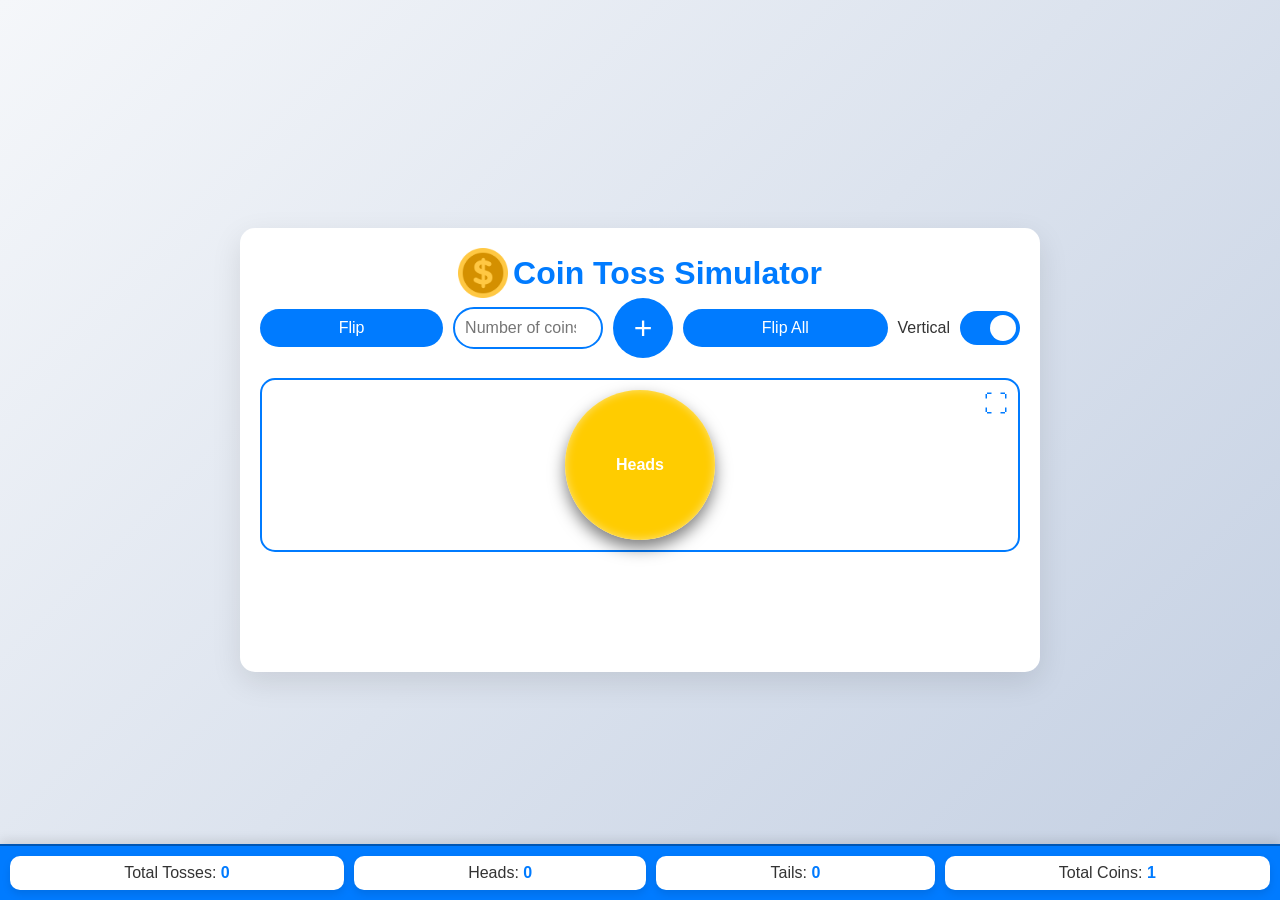
==== index.html @ e833c55b "Initialised repo" ====
<!DOCTYPE html>
<html lang="en">

<head>
    <meta charset="UTF-8">
    <meta name="viewport" content="width=device-width, initial-scale=1.0">
    <title>Coin Toss Website</title>
    <link rel="stylesheet" href="styles.css">
    <link rel="icon" type="image/png" href="./images/coin-flipping.png">
</head>

<body>
    <div class="container">
        <div class="h1-wrapper">
            <img src="./images/coin.png" alt="Coin Flipper" class="coin-img">
            <h1> Coin Toss Simulator</h1>
        </div>
        <div class="controls">
            <button id="tossButton" class="btn">Flip</button>
            <input type="number" id="coinCount" placeholder="Number of coins" min="1" class="input">
            <button id="addCoinsButton" class="btn">+</button>
            <button id="tossAllButton" class="btn"> Flip All</button>
            <div class="switch-container">
                <span>Vertical</span>
                <label class="switch">
                    <input type="checkbox" id="tossStyleToggle" title="vertical spin" checked>
                    <span class="slider"></span>
                </label>
            </div>
        </div>
        <div class="coin-container" id="coinContainer">
            <div class="full-screen-icon" id="fullScreenIcon">⛶</div>
            <div class="exit-full-screen-icon" id="exitFullScreenIcon">✖</div>
            <audio src="./Sounds/coin-flip-shimmer.mp3" id="flip"></audio>
            <audio src="./Sounds/coin-spinning.mp3" id="spin"></audio>
            <!-- Coins will be added here dynamically -->
        </div>
        <div class="stats">
            <div class="stat-box">
                <p>Total Tosses: <span id="totalTossCount">0</span></p>
            </div>
            <div class="stat-box">
                <p>Heads: <span id="headsCount">0</span></p>
            </div>
            <div class="stat-box">
                <p>Tails: <span id="tailsCount">0</span></p>
            </div>
            <div class="stat-box">
                <p>Total Coins: <span id="totalCoinsCount">1</span></p>
            </div>
        </div>
    </div>
    <script src="script.js"></script>
</body>

</html>
---- styles.css ----
* {
  margin: 0;
  padding: 0;
  box-sizing: border-box;
}

body {
  width: 100vw;
  height: 100vh;
  font-family: "Poppins", Arial, sans-serif;
  background: linear-gradient(135deg, #f5f7fa, #c3cfe2);
  animation: backgroundAnimation 10s infinite alternate;
  display: flex;
  justify-content: center;
  align-items: center;
  min-height: 100vh;
  color: #333;
}

@keyframes backgroundAnimation {
  0% {
    background: linear-gradient(135deg, #f5f7fa, #c3cfe2);
  }
  100% {
    background: linear-gradient(135deg, #c3cfe2, #f5f7fa);
  }
}

.container {
  text-align: center;
  background: white;
  padding: 20px;
  border-radius: 15px;
  box-shadow: 0 10px 30px rgba(0, 0, 0, 0.1);
  max-width: 800px;
  width: 90%;
  position: relative;
  padding-bottom: 120px;
}
.h1-wrapper {
  display: flex;
  justify-content: center;
  align-items: center;
  gap: 5px;
}
h1 {
  font-size: 2rem;
  color: #007bff;
}
.coin-img {
  width: 50px;
  height: 50px;
  display: inline-block;
}
.controls {
  display: flex;
  flex-wrap: wrap;
  gap: 10px;
  align-items: center;
  justify-content: center;
  margin-bottom: 20px;
}

.btn {
  padding: 10px 20px;
  border: none;
  border-radius: 25px;
  background-color: #007bff;
  color: white;
  font-size: 1rem;
  cursor: pointer;
  transition: background-color 0.3s ease;
  flex: 1 1 auto;
}

.btn:hover {
  background-color: #0056b3;
}
#addCoinsButton {
  width: 30px;
  max-width: 30px;
  height: 60px;
  max-width: 60px;
  border-radius: 50%;
  font-size: 2rem;
  padding: 0;
}
.input {
  padding: 10px;
  border: 2px solid #007bff;
  border-radius: 25px;
  font-size: 1rem;
  width: 100%;
  max-width: 150px;
  text-align: center;
}

.switch-container {
  display: flex;
  align-items: center;
  gap: 10px;
  flex-wrap: wrap;
}

.switch {
  position: relative;
  display: inline-block;
  width: 60px;
  height: 34px;
}

.switch input {
  opacity: 0;
  width: 0;
  height: 0;
}

.slider {
  position: absolute;
  cursor: pointer;
  top: 0;
  left: 0;
  right: 0;
  bottom: 0;
  background-color: #ccc;
  transition: 0.4s;
  border-radius: 34px;
}

.slider:before {
  position: absolute;
  content: "";
  height: 26px;
  width: 26px;
  left: 4px;
  bottom: 4px;
  background-color: white;
  transition: 0.4s;
  border-radius: 50%;
}

input:checked + .slider {
  background-color: #007bff;
}

input:checked + .slider:before {
  transform: translateX(26px);
}

.coin-container {
  display: flex;
  flex-wrap: wrap;
  gap: 15px;
  justify-content: center;
  max-height: 400px;
  overflow-y: auto;
  padding: 10px;
  border: 2px solid #007bff;
  border-radius: 15px;
  position: relative;
  overflow: visible;
}

.full-screen-icon,
.exit-full-screen-icon {
  position: absolute;
  top: 10px;
  right: 10px;
  font-size: 24px;
  cursor: pointer;
  color: #007bff;
  z-index: 1000;
  transition: color 0.3s ease;
}

.full-screen-icon:hover,
.exit-full-screen-icon:hover {
  color: #0056b3;
}

.exit-full-screen-icon {
  display: none;
}

/* Full-screen mode styles */
.coin-container.full-screen {
  position: fixed;
  top: 0;
  left: 0;
  width: 100%;
  height: 110svh;
  background: black;
  z-index: 9999;
  border-radius: 0;
  border: none;
  padding: 20px;
  max-height: none;
  overflow-y: auto;
  display: flex;
  align-items: center;
  justify-content: center;
}

.coin-container.full-screen .full-screen-icon {
  display: none;
}

.coin-container.full-screen .exit-full-screen-icon {
  display: block;
  color: white;
}

.coin-container.full-screen .coin {
  z-index: 10000;
}

.coin {
  width: 150px;
  height: 150px;
  position: relative;
  transform-style: preserve-3d;
  cursor: grab;
  border-radius: 50%;
  box-shadow: 0 8px 16px rgba(0, 0, 0, 0.5);
  z-index: 1;
  animation-timing-function: cubic-bezier(0.4, 0.2, 0.2, 1);
}

.coin .side {
  width: 100%;
  height: 100%;
  position: absolute;
  backface-visibility: hidden;
  border-radius: 50%;
  display: flex;
  justify-content: center;
  align-items: center;
  font-size: 16px;
  font-weight: bold;
  color: white;
  box-shadow: inset 0 0 10px rgba(255, 255, 255, 0.5);
}

.coin .heads {
  background-color: #ffcc00;
  transform: rotateY(0deg);
}

.coin .tails {
  background-color: #333;
  transform: rotateY(180deg);
}

@keyframes spin {
  0% {
    transform: rotateX(0deg);
  }
  100% {
    transform: rotateX(5400deg);
  }
}

@keyframes toss {
  0% {
    transform: translateY(0) rotateX(0deg);
  }
  50% {
    transform: translateY(-300px) rotateX(900deg);
  }
  100% {
    transform: translateY(0) rotateX(1800deg);
  }
}

.stats {
  position: fixed;
  bottom: 0;
  left: 0;
  right: 0;
  background: #007bff;
  padding: 10px;
  display: flex;
  justify-content: center;
  gap: 10px;
  border-top: 2px solid #0056b3;
  box-shadow: 0 -4px 10px rgba(0, 0, 0, 0.1);
  z-index: 999;
  flex-wrap: wrap;
}

.stat-box {
  background: white;
  padding: 8px 16px;
  border-radius: 10px;
  box-shadow: 0 4px 8px rgba(0, 0, 0, 0.1);
  text-align: center;
  flex: 1 1 auto;
}

.stat-box p {
  margin: 0;
  font-size: 1rem;
  color: #333;
}

.stat-box span {
  font-weight: bold;
  color: #007bff;
}

@media (max-width: 768px) {
  h1 {
    font-size: 1.5rem;
  }

  .input {
    font-size: 0.9rem;
    max-width: 100%;
  }

  .stats {
    padding: 8px;
  }

  .stat-box {
    padding: 6px 12px;
  }

  .stat-box p {
    font-size: 0.9rem;
  }
}
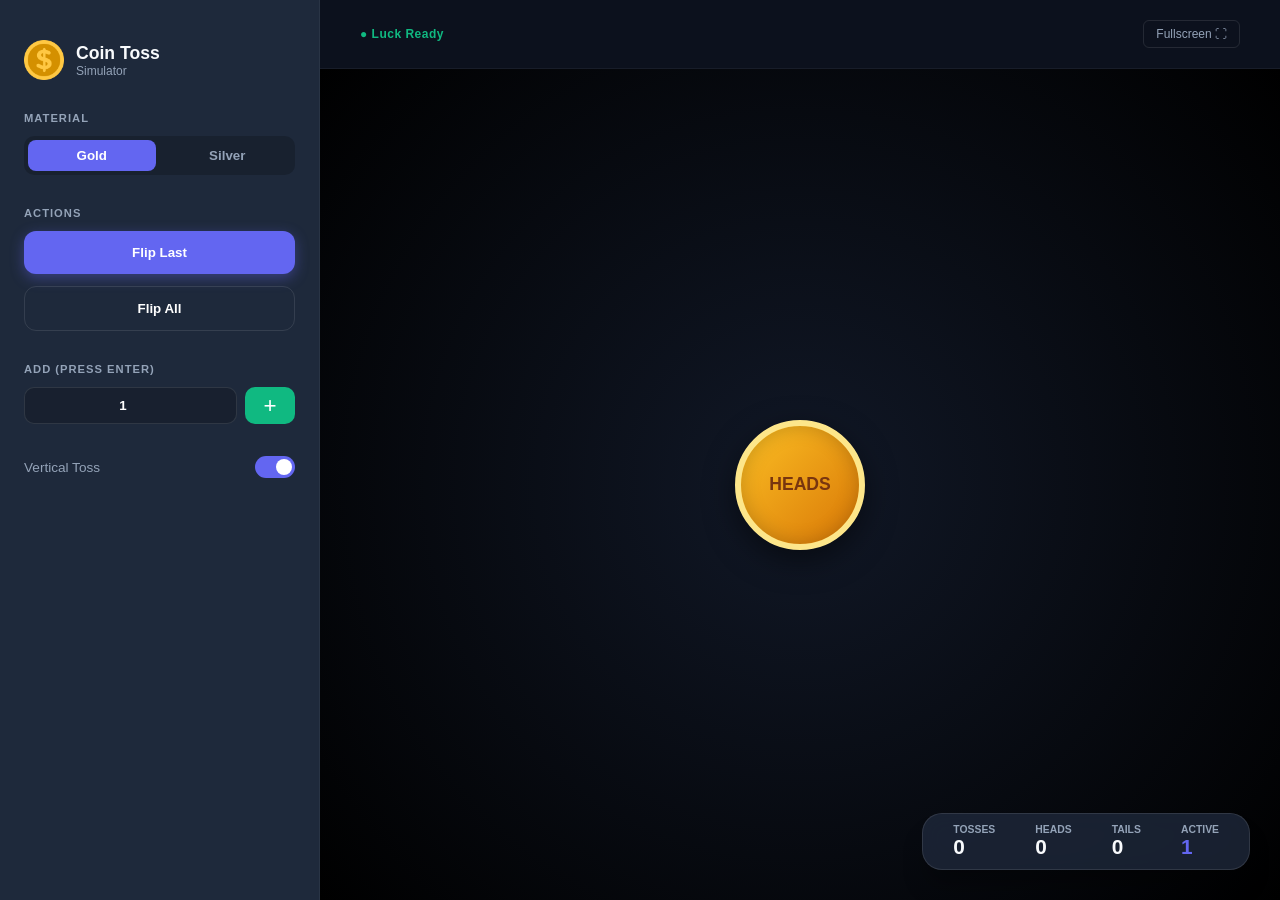
==== commit c6fb8117: "feat: updated ui" ====
--- a/index.html
+++ b/index.html
@@ -5,50 +5,111 @@
     <meta charset="UTF-8">
     <meta name="viewport" content="width=device-width, initial-scale=1.0">
     <title>Coin Toss Website</title>
+
+    <meta name="google-site-verification" content="u9MIvSvtdjNvbfiVKLGy8WuFdbVe-6XRKrV7KxNPRDs" />
+    <meta name="robots" content="index, follow">
+
+    <meta name="description"
+        content="Flip virtual coins with realistic animations and sound effects! Track heads, tails, and totals. Perfect for decision-making, teaching probability, or just having fun.">
+    <meta name="keywords"
+        content="coin toss simulator, flip a coin, heads or tails, coin flip online, probability simulator, virtual coin toss">
+    <meta name="author" content="Arun Neupane">
+
+    <!-- Open Graph Meta Tags (for social media sharing) -->
+    <meta property="og:title" content="🎴 Coin Toss Simulator - Flip Coins Online">
+    <meta property="og:description"
+        content="Flip virtual coins with realistic animations and sound effects! Track heads, tails, and totals. Perfect for decision-making, teaching probability, or just having fun.">
+    <meta property="og:type" content="website">
+    <meta property="og:url" content="https://easyflipping.netlify.app">
+    <meta property="og:image" content="https://easyflipping.netlify.app/images/coin-flipping.png">
+    <meta property="og:site_name" content="Coin Toss Simulator">
+
+    <!-- Twitter Card Meta Tags -->
+    <meta name="twitter:card" content="summary_large_image">
+    <meta name="twitter:title" content="Coin Toss Simulator - Flip Coins Online">
+    <meta name="twitter:description"
+        content="Not sure what to do ? Flip virtual coins with realistic animations and sound effects! Track heads, tails, and totals. Perfect for decision-making, teaching probability, or just having fun.">
+    <meta name="twitter:image" content="https://easyflipping.netlify.app/images/coin-flipping.png">
+    <meta name="twitter:site" content="@YourTwitterHandle">
+
+    <!-- Favicon -->
+    <link rel="icon" type="image/png" href="https://easyflipping.netlify.app/images/coin-flipping.png">
+    <link rel="apple-touch-icon" href="https://easyflipping.netlify.app/images/coin-flipping.png">
+
+    <!-- Canonical URL -->
+    <link rel="canonical" href="https://easyflipping.netlify.app">
+
+    <link rel="icon" type="image/png" href="./images/coin-flipping.png">
     <link rel="stylesheet" href="styles.css">
-    <link rel="icon" type="image/png" href="./images/coin-flipping.png">
 </head>
 
 <body>
-    <div class="container">
-        <div class="h1-wrapper">
-            <img src="./images/coin.png" alt="Coin Flipper" class="coin-img">
-            <h1> Coin Toss Simulator</h1>
-        </div>
-        <div class="controls">
-            <button id="tossButton" class="btn">Flip</button>
-            <input type="number" id="coinCount" placeholder="Number of coins" min="1" class="input">
-            <button id="addCoinsButton" class="btn">+</button>
-            <button id="tossAllButton" class="btn"> Flip All</button>
-            <div class="switch-container">
-                <span>Vertical</span>
-                <label class="switch">
-                    <input type="checkbox" id="tossStyleToggle" title="vertical spin" checked>
-                    <span class="slider"></span>
-                </label>
+    <div class="premium-app" id="appFrame">
+        <button class="drawer-toggle" id="drawerToggle">⚙️ Settings</button>
+
+        <aside class="control-sidebar" id="sidebar">
+            <div class="brand">
+                <img src="./images/coin.png" class="brand-logo" alt="Logo">
+                <div>
+                    <h2>Coin Toss</h2>
+                    <p>Simulator</p>
+                </div>
             </div>
-        </div>
-        <div class="coin-container" id="coinContainer">
-            <div class="full-screen-icon" id="fullScreenIcon">⛶</div>
-            <div class="exit-full-screen-icon" id="exitFullScreenIcon">✖</div>
-            <audio src="./Sounds/coin-flip-shimmer.mp3" id="flip"></audio>
-            <audio src="./Sounds/coin-spinning.mp3" id="spin"></audio>
-            <!-- Coins will be added here dynamically -->
-        </div>
-        <div class="stats">
-            <div class="stat-box">
-                <p>Total Tosses: <span id="totalTossCount">0</span></p>
+
+            <div class="control-group">
+                <label>Material</label>
+                <div class="material-picker">
+                    <button class="m-btn active" id="setGold">Gold</button>
+                    <button class="m-btn" id="setSilver">Silver</button>
+                </div>
             </div>
-            <div class="stat-box">
-                <p>Heads: <span id="headsCount">0</span></p>
+
+            <div class="control-group">
+                <label>Actions</label>
+                <button id="tossButton" class="p-btn p-btn-primary">Flip Last</button>
+                <button id="tossAllButton" class="p-btn p-btn-outline">Flip All</button>
             </div>
-            <div class="stat-box">
-                <p>Tails: <span id="tailsCount">0</span></p>
+
+            <div class="control-group">
+                <label>Add (Press Enter)</label>
+                <div class="p-input-wrapper">
+                    <input type="number" id="coinCount" value="1" min="1" class="p-input">
+                    <button id="addCoinsButton" class="p-btn-add">+</button>
+                </div>
             </div>
-            <div class="stat-box">
-                <p>Total Coins: <span id="totalCoinsCount">1</span></p>
+
+            <div class="control-group">
+                <div class="p-toggle-row">
+                    <span>Vertical Toss</span>
+                    <label class="p-switch">
+                        <input title="Toggle Style" type="checkbox" id="tossStyleToggle" checked>
+                        <span class="p-slider"></span>
+                    </label>
+                </div>
             </div>
-        </div>
+        </aside>
+
+        <main class="arena">
+            <header class="arena-toolbar">
+                <div class="status-indicator">● Luck Ready</div>
+                <div class="arena-actions">
+                    <button id="fullScreenIcon" class="icon-tool">Fullscreen ⛶</button>
+                    <button id="exitFullScreenIcon" class="icon-tool" style="display:none;">Exit ✕</button>
+                </div>
+            </header>
+
+            <div class="coin-surface" id="coinContainer">
+                <audio src="./Sounds/coin-flip-shimmer.mp3" id="flipSound"></audio>
+                <audio src="./Sounds/coin-spinning.mp3" id="spinSound"></audio>
+            </div>
+        </main>
+
+        <footer class="floating-stats">
+            <div class="stat"><small>Tosses</small><strong id="totalTossCount">0</strong></div>
+            <div class="stat"><small>Heads</small><strong id="headsCount">0</strong></div>
+            <div class="stat"><small>Tails</small><strong id="tailsCount">0</strong></div>
+            <div class="stat active"><small>Active</small><strong id="totalCoinsCount">1</strong></div>
+        </footer>
     </div>
     <script src="script.js"></script>
 </body>
--- a/styles.css
+++ b/styles.css
@@ -1,3 +1,14 @@
+:root {
+  --bg: #0f172a;
+  --sidebar: #1e293b;
+  --accent: #6366f1;
+  --text: #f8fafc;
+  --text-dim: #94a3b8;
+  --gold: linear-gradient(135deg, #fbbf24 0%, #d97706 100%);
+  --silver: linear-gradient(135deg, #94a3b8 0%, #475569 100%);
+  --shadow-lg: 0 20px 25px -5px rgba(0, 0, 0, 0.3);
+}
+
 * {
   margin: 0;
   padding: 0;
@@ -5,225 +16,214 @@
 }
 
 body {
-  width: 100vw;
+  font-family: "Inter", sans-serif;
+  background: var(--bg);
+  color: var(--text);
   height: 100vh;
-  font-family: "Poppins", Arial, sans-serif;
-  background: linear-gradient(135deg, #f5f7fa, #c3cfe2);
-  animation: backgroundAnimation 10s infinite alternate;
-  display: flex;
-  justify-content: center;
-  align-items: center;
-  min-height: 100vh;
-  color: #333;
-}
-
-@keyframes backgroundAnimation {
-  0% {
-    background: linear-gradient(135deg, #f5f7fa, #c3cfe2);
-  }
-  100% {
-    background: linear-gradient(135deg, #c3cfe2, #f5f7fa);
-  }
-}
-
-.container {
+  overflow: hidden;
+}
+
+.premium-app {
+  display: flex;
+  height: 100vh;
+}
+
+/* Sidebar */
+.control-sidebar {
+  width: 320px;
+  background: var(--sidebar);
+  padding: 40px 24px;
+  display: flex;
+  flex-direction: column;
+  gap: 32px;
+  border-right: 1px solid rgba(255, 255, 255, 0.05);
+}
+
+.brand {
+  display: flex;
+  align-items: center;
+  gap: 12px;
+}
+.brand-logo {
+  width: 40px;
+  height: 40px;
+}
+.brand h2 {
+  font-size: 1.1rem;
+  font-weight: 800;
+}
+.brand p {
+  font-size: 0.75rem;
+  color: var(--text-dim);
+}
+
+.control-group {
+  display: flex;
+  flex-direction: column;
+  gap: 12px;
+}
+.control-group label {
+  font-size: 0.7rem;
+  text-transform: uppercase;
+  letter-spacing: 1px;
+  color: var(--text-dim);
+  font-weight: 700;
+}
+
+.p-btn {
+  padding: 14px;
+  border: none;
+  border-radius: 12px;
+  font-weight: 600;
+  cursor: pointer;
+  transition: 0.2s cubic-bezier(0.4, 0, 0.2, 1);
+}
+
+.p-btn-primary {
+  background: var(--accent);
+  color: white;
+  box-shadow: 0 4px 14px rgba(99, 102, 241, 0.4);
+}
+.p-btn-primary:hover {
+  transform: translateY(-2px);
+  filter: brightness(1.1);
+}
+
+.p-btn-outline {
+  background: transparent;
+  color: white;
+  border: 1px solid rgba(255, 255, 255, 0.1);
+}
+.p-btn-outline:hover {
+  background: rgba(255, 255, 255, 0.05);
+}
+
+.p-input-wrapper {
+  display: flex;
+  gap: 8px;
+}
+.p-input {
+  flex: 1;
+  background: rgba(0, 0, 0, 0.2);
+  border: 1px solid rgba(255, 255, 255, 0.1);
+  border-radius: 10px;
+  color: white;
+  padding: 10px;
   text-align: center;
-  background: white;
-  padding: 20px;
-  border-radius: 15px;
-  box-shadow: 0 10px 30px rgba(0, 0, 0, 0.1);
-  max-width: 800px;
-  width: 90%;
+  font-weight: 700;
+}
+
+.p-btn-add {
+  width: 50px;
+  background: #10b981;
+  border: none;
+  border-radius: 10px;
+  color: white;
+  font-size: 1.4rem;
+  cursor: pointer;
+}
+
+/* Toggle */
+.p-toggle-row {
+  display: flex;
+  justify-content: space-between;
+  align-items: center;
+  font-size: 0.85rem;
+  color: var(--text-dim);
+}
+.p-switch {
   position: relative;
-  padding-bottom: 120px;
-}
-.h1-wrapper {
-  display: flex;
-  justify-content: center;
-  align-items: center;
-  gap: 5px;
-}
-h1 {
-  font-size: 2rem;
-  color: #007bff;
-}
-.coin-img {
-  width: 50px;
-  height: 50px;
-  display: inline-block;
-}
-.controls {
-  display: flex;
-  flex-wrap: wrap;
-  gap: 10px;
-  align-items: center;
-  justify-content: center;
-  margin-bottom: 20px;
-}
-
-.btn {
-  padding: 10px 20px;
-  border: none;
-  border-radius: 25px;
-  background-color: #007bff;
-  color: white;
-  font-size: 1rem;
-  cursor: pointer;
-  transition: background-color 0.3s ease;
-  flex: 1 1 auto;
-}
-
-.btn:hover {
-  background-color: #0056b3;
-}
-#addCoinsButton {
-  width: 30px;
-  max-width: 30px;
-  height: 60px;
-  max-width: 60px;
-  border-radius: 50%;
-  font-size: 2rem;
-  padding: 0;
-}
-.input {
-  padding: 10px;
-  border: 2px solid #007bff;
-  border-radius: 25px;
-  font-size: 1rem;
-  width: 100%;
-  max-width: 150px;
-  text-align: center;
-}
-
-.switch-container {
-  display: flex;
-  align-items: center;
-  gap: 10px;
-  flex-wrap: wrap;
-}
-
-.switch {
-  position: relative;
-  display: inline-block;
-  width: 60px;
-  height: 34px;
-}
-
-.switch input {
+  width: 40px;
+  height: 22px;
+}
+.p-switch input {
   opacity: 0;
   width: 0;
   height: 0;
 }
-
-.slider {
+.p-slider {
   position: absolute;
   cursor: pointer;
   top: 0;
   left: 0;
   right: 0;
   bottom: 0;
-  background-color: #ccc;
-  transition: 0.4s;
-  border-radius: 34px;
-}
-
-.slider:before {
+  background: #334155;
+  border-radius: 20px;
+  transition: 0.3s;
+}
+.p-slider:before {
   position: absolute;
   content: "";
-  height: 26px;
-  width: 26px;
-  left: 4px;
-  bottom: 4px;
-  background-color: white;
-  transition: 0.4s;
+  height: 16px;
+  width: 16px;
+  left: 3px;
+  bottom: 3px;
+  background: white;
+  transition: 0.3s;
   border-radius: 50%;
 }
-
-input:checked + .slider {
-  background-color: #007bff;
-}
-
-input:checked + .slider:before {
-  transform: translateX(26px);
-}
-
-.coin-container {
-  display: flex;
-  flex-wrap: wrap;
-  gap: 15px;
-  justify-content: center;
-  max-height: 400px;
+input:checked + .p-slider {
+  background: var(--accent);
+}
+input:checked + .p-slider:before {
+  transform: translateX(18px);
+}
+
+/* Arena */
+.arena {
+  flex: 1;
+  display: flex;
+  flex-direction: column;
+  position: relative;
+  background: #0c111d;
+}
+.arena-toolbar {
+  padding: 20px 40px;
+  display: flex;
+  justify-content: space-between;
+  align-items: center;
+  border-bottom: 1px solid rgba(255, 255, 255, 0.05);
+}
+.status-indicator {
+  font-size: 0.75rem;
+  color: #10b981;
+  font-weight: 600;
+  letter-spacing: 0.5px;
+}
+.icon-tool {
+  background: transparent;
+  border: 1px solid rgba(255, 255, 255, 0.1);
+  color: var(--text-dim);
+  padding: 6px 12px;
+  border-radius: 6px;
+  cursor: pointer;
+  font-size: 0.75rem;
+}
+
+.coin-surface {
+  flex: 1;
+  padding: 40px;
+  display: grid;
+  grid-template-columns: repeat(auto-fill, minmax(140px, 1fr));
+  gap: 40px;
   overflow-y: auto;
-  padding: 10px;
-  border: 2px solid #007bff;
-  border-radius: 15px;
-  position: relative;
-  overflow: visible;
-}
-
-.full-screen-icon,
-.exit-full-screen-icon {
-  position: absolute;
-  top: 10px;
-  right: 10px;
-  font-size: 24px;
-  cursor: pointer;
-  color: #007bff;
-  z-index: 1000;
-  transition: color 0.3s ease;
-}
-
-.full-screen-icon:hover,
-.exit-full-screen-icon:hover {
-  color: #0056b3;
-}
-
-.exit-full-screen-icon {
-  display: none;
-}
-
-/* Full-screen mode styles */
-.coin-container.full-screen {
-  position: fixed;
-  top: 0;
-  left: 0;
-  width: 100%;
-  height: 110svh;
-  background: black;
-  z-index: 9999;
-  border-radius: 0;
-  border: none;
-  padding: 20px;
-  max-height: none;
-  overflow-y: auto;
-  display: flex;
-  align-items: center;
-  justify-content: center;
-}
-
-.coin-container.full-screen .full-screen-icon {
-  display: none;
-}
-
-.coin-container.full-screen .exit-full-screen-icon {
-  display: block;
-  color: white;
-}
-
-.coin-container.full-screen .coin {
-  z-index: 10000;
-}
-
+  justify-items: center;
+  align-content: start;
+}
+
+/* PREMIUN COIN PHYSICS */
 .coin {
-  width: 150px;
-  height: 150px;
+  width: 130px;
+  height: 130px;
   position: relative;
   transform-style: preserve-3d;
-  cursor: grab;
-  border-radius: 50%;
-  box-shadow: 0 8px 16px rgba(0, 0, 0, 0.5);
-  z-index: 1;
-  animation-timing-function: cubic-bezier(0.4, 0.2, 0.2, 1);
+  cursor: pointer;
+  transition: transform 0.1s;
+}
+
+.coin:active {
+  transform: scale(0.92);
 }
 
 .coin .side {
@@ -233,100 +233,294 @@
   backface-visibility: hidden;
   border-radius: 50%;
   display: flex;
+  align-items: center;
   justify-content: center;
-  align-items: center;
-  font-size: 16px;
-  font-weight: bold;
+  font-weight: 800;
+  font-size: 1.1rem;
+  border: 6px solid rgba(255, 255, 255, 0.2);
+  box-shadow: 0 10px 30px rgba(0, 0, 0, 0.5), inset 0 0 20px rgba(0, 0, 0, 0.2);
+}
+
+.heads {
+  background: var(--gold);
+  color: #78350f;
+}
+.tails {
+  background: var(--silver);
+  color: #f8fafc;
+  transform: rotateY(180deg);
+}
+
+/* ANIMATIONS */
+@keyframes spin-animation {
+  0% {
+    transform: rotateY(0) rotateX(0);
+  }
+  100% {
+    transform: rotateY(7200deg) rotateX(7200deg);
+  }
+}
+
+@keyframes toss-animation {
+  0% {
+    transform: translateY(0) rotateX(0);
+  }
+  30% {
+    transform: translateY(-250px) rotateX(720deg) scale(1.2);
+  }
+  100% {
+    transform: translateY(0) rotateX(1800deg) scale(1);
+  }
+}
+
+/* Stats */
+.floating-stats {
+  position: fixed;
+  bottom: 30px;
+  right: 30px;
+  background: rgba(30, 41, 59, 0.8);
+  -webkit-backdrop-filter: blur(12px);
+  backdrop-filter: blur(12px);
+  padding: 10px 30px;
+  border-radius: 20px;
+  display: flex;
+  gap: 40px;
+  border: 1px solid rgba(255, 255, 255, 0.1);
+  box-shadow: var(--shadow-lg);
+}
+
+.stat {
+  display: flex;
+  flex-direction: column;
+}
+.stat small {
+  font-size: 0.65rem;
+  color: var(--text-dim);
+  text-transform: uppercase;
+  font-weight: 700;
+}
+.stat strong {
+  font-size: 1.3rem;
+  color: var(--text);
+}
+.stat.active strong {
+  color: var(--accent);
+}
+
+/* Full Screen Overrides */
+.coin-container.full-screen {
+  position: fixed;
+  top: 0;
+  left: 0;
+  width: 100vw;
+  height: 100vh;
+  background: #000;
+  z-index: 2000;
+  display: flex;
+  flex-wrap: wrap;
+  justify-content: center;
+  align-items: center;
+}
+
+/* MOBILE */
+@media (max-width: 850px) {
+  .premium-app {
+    flex-direction: column;
+  }
+  .control-sidebar {
+    width: 100%;
+    padding: 20px;
+    order: 2;
+    height: auto;
+    border-top: 1px solid rgba(255, 255, 255, 0.1);
+  }
+  .arena {
+    order: 1;
+    flex: 1;
+  }
+  .floating-stats {
+    position: static;
+    width: 100%;
+    border-radius: 0;
+    justify-content: space-around;
+    padding: 15px;
+    order: 3;
+  }
+  .coin-surface {
+    padding: 20px;
+    grid-template-columns: repeat(2, 1fr);
+  }
+  .coin {
+    width: 100px;
+    height: 100px;
+  }
+}
+
+.material-picker {
+  display: grid;
+  grid-template-columns: 1fr 1fr;
+  gap: 8px;
+  background: rgba(0, 0, 0, 0.2);
+  padding: 4px;
+  border-radius: 10px;
+}
+
+.m-btn {
+  padding: 8px;
+  border: none;
+  border-radius: 8px;
+  background: transparent;
+  color: var(--text-dim);
+  cursor: pointer;
+  font-weight: 600;
+  transition: 0.3s;
+}
+
+.m-btn.active {
+  background: var(--accent);
   color: white;
-  box-shadow: inset 0 0 10px rgba(255, 255, 255, 0.5);
-}
-
-.coin .heads {
-  background-color: #ffcc00;
-  transform: rotateY(0deg);
-}
-
-.coin .tails {
-  background-color: #333;
-  transform: rotateY(180deg);
-}
-
-@keyframes spin {
+}
+
+/* Metallic Profiles */
+.coin.gold .heads {
+  background: linear-gradient(135deg, #fbbf24 0%, #d97706 100%);
+  color: #78350f;
+  border-color: #fde68a;
+}
+.coin.gold .tails {
+  background: #451a03;
+  color: #fbbf24;
+  border-color: #78350f;
+}
+
+.coin.silver .heads {
+  background: linear-gradient(135deg, #e2e8f0 0%, #94a3b8 100%);
+  color: #1e293b;
+  border-color: #f8fafc;
+}
+.coin.silver .tails {
+  background: #334155;
+  color: #e2e8f0;
+  border-color: #475569;
+}
+
+/* Fullscreen Styles */
+:fullscreen .arena {
+  height: 100vh;
+  width: 100vw;
+}
+:fullscreen .control-sidebar {
+  display: none;
+}
+:fullscreen .floating-stats {
+  bottom: 20px;
+  right: 20px;
+  scale: 0.8;
+}
+
+/* Centering & Premium Layout */
+.coin-surface {
+  flex: 1;
+  padding: 40px;
+  display: flex;
+  flex-wrap: wrap;
+  gap: 30px;
+  justify-content: center;
+  align-items: center;
+  overflow-y: auto;
+  background: radial-gradient(circle at center, #111827 0%, #000 100%);
+  display: flex;
+  flex-wrap: wrap;
+  justify-content: center;
+  align-content: center;
+  align-items: center;
+  gap: 40px;
+}
+
+.coin {
+  width: 130px;
+  height: 130px;
+  position: relative;
+  transform-style: preserve-3d;
+  cursor: pointer;
+  transition: transform 0.6s cubic-bezier(0.175, 0.885, 0.32, 1.275);
+}
+
+/* Restored Animation Logic - Ensuring Tails lands on 180deg */
+@keyframes toss-heads {
   0% {
-    transform: rotateX(0deg);
-  }
-  100% {
-    transform: rotateX(5400deg);
-  }
-}
-
-@keyframes toss {
-  0% {
-    transform: translateY(0) rotateX(0deg);
-  }
-  50% {
-    transform: translateY(-300px) rotateX(900deg);
+    transform: translateY(0) rotateX(0);
+  }
+  30% {
+    transform: translateY(-300px) rotateX(720deg) scale(1.2);
   }
   100% {
     transform: translateY(0) rotateX(1800deg);
   }
 }
 
-.stats {
+@keyframes toss-tails {
+  0% {
+    transform: translateY(0) rotateX(0);
+  }
+  30% {
+    transform: translateY(-300px) rotateX(720deg) scale(1.2);
+  }
+  100% {
+    transform: translateY(0) rotateX(1980deg);
+  }
+}
+
+@keyframes spin-heads {
+  0% {
+    transform: rotateY(0);
+  }
+  100% {
+    transform: rotateY(6480deg);
+  }
+}
+
+@keyframes spin-tails {
+  0% {
+    transform: rotateY(0);
+  }
+  100% {
+    transform: rotateY(6300deg);
+  }
+}
+
+/* Mobile Drawer Styles */
+.drawer-toggle {
+  display: none;
   position: fixed;
-  bottom: 0;
-  left: 0;
-  right: 0;
-  background: #007bff;
-  padding: 10px;
-  display: flex;
-  justify-content: center;
-  gap: 10px;
-  border-top: 2px solid #0056b3;
-  box-shadow: 0 -4px 10px rgba(0, 0, 0, 0.1);
-  z-index: 999;
-  flex-wrap: wrap;
-}
-
-.stat-box {
-  background: white;
-  padding: 8px 16px;
-  border-radius: 10px;
-  box-shadow: 0 4px 8px rgba(0, 0, 0, 0.1);
-  text-align: center;
-  flex: 1 1 auto;
-}
-
-.stat-box p {
-  margin: 0;
-  font-size: 1rem;
-  color: #333;
-}
-
-.stat-box span {
-  font-weight: bold;
-  color: #007bff;
-}
-
-@media (max-width: 768px) {
-  h1 {
-    font-size: 1.5rem;
-  }
-
-  .input {
-    font-size: 0.9rem;
-    max-width: 100%;
-  }
-
-  .stats {
-    padding: 8px;
-  }
-
-  .stat-box {
-    padding: 6px 12px;
-  }
-
-  .stat-box p {
-    font-size: 0.9rem;
-  }
-}
+  top: 20px;
+  left: 20px;
+  z-index: 3000;
+  background: var(--accent);
+  color: white;
+  border: none;
+  padding: 10px 20px;
+  border-radius: 50px;
+  font-weight: 800;
+  box-shadow: 0 4px 15px rgba(0, 0, 0, 0.3);
+}
+
+@media (max-width: 850px) {
+  .drawer-toggle {
+    display: block;
+  }
+  .control-sidebar {
+    position: fixed;
+    left: 0;
+    bottom: -100%; /* Hidden by default */
+    width: 100%;
+    height: auto;
+    z-index: 2500;
+    transition: bottom 0.4s cubic-bezier(0.4, 0, 0.2, 1);
+    border-radius: 30px 30px 0 0;
+    border-top: 2px solid var(--accent);
+  }
+  .control-sidebar.open {
+    bottom: 0;
+  }
+}
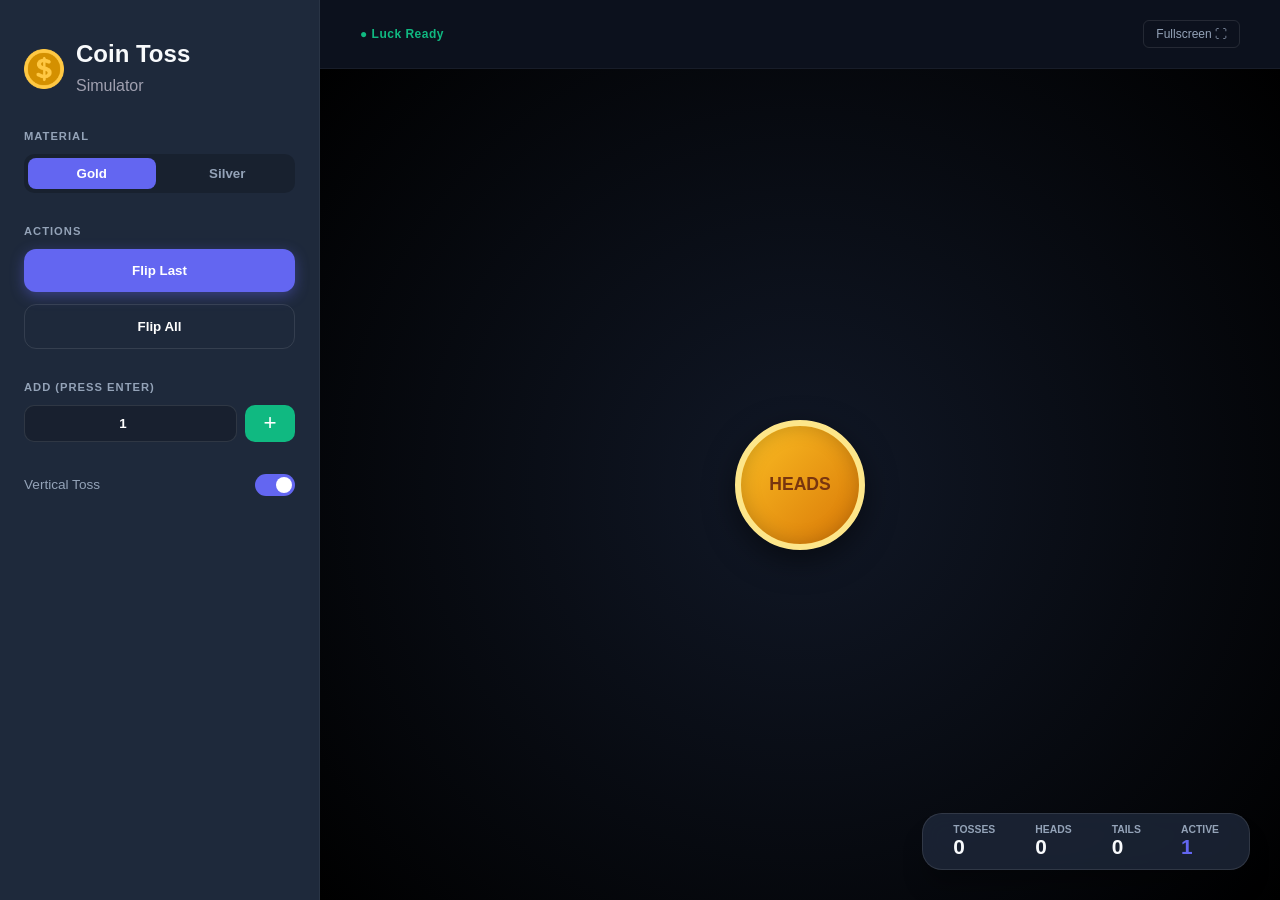
==== commit 38fe0c4b: "injcted adsense, pwa," ====
--- a/index.html
+++ b/index.html
@@ -2,12 +2,16 @@
 <html lang="en">
 
 <head>
+    <meta name="google-adsense-account" content="ca-pub-1708134460872611">
+    <script async src="https://pagead2.googlesyndication.com/pagead/js/adsbygoogle.js?client=ca-pub-1708134460872611" crossorigin="anonymous"></script>
     <meta charset="UTF-8">
     <meta name="viewport" content="width=device-width, initial-scale=1.0">
-    <title>Coin Toss Website</title>
+    <meta name="theme-color" content="#1a1a2e">
+    <link rel="manifest" href="manifest.json">
+    <title>Coin Toss Simulator | Flip a Virtual Coin Online | Heads or Tails</title>
 
     <meta name="google-site-verification" content="u9MIvSvtdjNvbfiVKLGy8WuFdbVe-6XRKrV7KxNPRDs" />
-    <meta name="robots" content="index, follow">
+    <meta name="robots" content="index, follow, max-snippet:-1, max-video-preview:-1, max-image-preview:large">
 
     <meta name="description"
         content="Flip virtual coins with realistic animations and sound effects! Track heads, tails, and totals. Perfect for decision-making, teaching probability, or just having fun.">
@@ -16,7 +20,7 @@
     <meta name="author" content="Arun Neupane">
 
     <!-- Open Graph Meta Tags (for social media sharing) -->
-    <meta property="og:title" content="🎴 Coin Toss Simulator - Flip Coins Online">
+    <meta property="og:title" content="Coin Toss Simulator - Flip Coins Online">
     <meta property="og:description"
         content="Flip virtual coins with realistic animations and sound effects! Track heads, tails, and totals. Perfect for decision-making, teaching probability, or just having fun.">
     <meta property="og:type" content="website">
@@ -26,7 +30,7 @@
 
     <!-- Twitter Card Meta Tags -->
     <meta name="twitter:card" content="summary_large_image">
-    <meta name="twitter:title" content="Coin Toss Simulator - Flip Coins Online">
+    <meta name="twitter:title" content="Coin Toss Simulator | Flip a Virtual Coin Online">
     <meta name="twitter:description"
         content="Not sure what to do ? Flip virtual coins with realistic animations and sound effects! Track heads, tails, and totals. Perfect for decision-making, teaching probability, or just having fun.">
     <meta name="twitter:image" content="https://easyflipping.netlify.app/images/coin-flipping.png">
@@ -41,74 +45,109 @@
 
     <link rel="icon" type="image/png" href="./images/coin-flipping.png">
     <link rel="stylesheet" href="styles.css">
+
+    <script type="application/ld+json">
+{
+  "@context": "https://schema.org",
+  "@type": "WebApplication",
+  "name": "Coin Toss Simulator",
+  "url": "https://easyflipping.netlify.app",
+  "description": "Flip virtual coins with realistic animations and sound effects! Track heads, tails, and totals. Perfect for decision-making, teaching probability, or just having fun.",
+  "applicationCategory": "GameApplication",
+  "operatingSystem": "Web",
+  "author": {
+    "@type": "Person",
+    "name": "Arun Neupane",
+    "sameAs": [
+      "https://github.com/arundada9000",
+      "https://www.facebook.com/arundada9000",
+      "https://www.instagram.com/arundada9000",
+      "https://www.youtube.com/@arundada9000",
+      "https://wa.me/9779811420975"
+    ]
+  },
+  "image": "https://easyflipping.netlify.app/images/coin-flipping.png",
+  "datePublished": "2026-01-10",
+  "dateModified": "2026-01-10",
+  "inLanguage": "en",
+  "interactionStatistic": {
+    "@type": "InteractionCounter",
+    "interactionType": { "@type": "UserInteraction" },
+    "userInteractionCount": 0
+  }
+}
+</script>
+
 </head>
 
 <body>
     <div class="premium-app" id="appFrame">
-        <button class="drawer-toggle" id="drawerToggle">⚙️ Settings</button>
+        <button class="drawer-toggle" id="drawerToggle" aria-label="Toggle Settings Menu" aria-expanded="false" aria-controls="sidebar">⚙️ Settings</button>
 
-        <aside class="control-sidebar" id="sidebar">
+        <aside class="control-sidebar" id="sidebar" role="complementary" aria-label="Game Controls">
             <div class="brand">
-                <img src="./images/coin.png" class="brand-logo" alt="Logo">
-                <div>
-                    <h2>Coin Toss</h2>
-                    <p>Simulator</p>
+                <img src="./images/coin.png" class="brand-logo" alt="Coin Toss Simulator Logo">
+                <h1 style="font-size: 1.5rem; margin: 0; line-height: 1.2;">Coin Toss<br><span style="font-size: 1rem; font-weight: normal; color: #a0a0b0;">Simulator</span></h1>
+            </div>
+
+            <div class="control-group">
+                <label id="materialLabel">Material</label>
+                <div class="material-picker" role="group" aria-labelledby="materialLabel">
+                    <button class="m-btn active" id="setGold" aria-pressed="true" aria-label="Set material to Gold">Gold</button>
+                    <button class="m-btn" id="setSilver" aria-pressed="false" aria-label="Set material to Silver">Silver</button>
                 </div>
             </div>
 
             <div class="control-group">
-                <label>Material</label>
-                <div class="material-picker">
-                    <button class="m-btn active" id="setGold">Gold</button>
-                    <button class="m-btn" id="setSilver">Silver</button>
-                </div>
+                <label id="actionsLabel">Actions</label>
+                <button id="tossButton" class="p-btn p-btn-primary" aria-label="Flip the last added coin">Flip Last</button>
+                <button id="tossAllButton" class="p-btn p-btn-outline" aria-label="Flip all active coins">Flip All</button>
             </div>
 
             <div class="control-group">
-                <label>Actions</label>
-                <button id="tossButton" class="p-btn p-btn-primary">Flip Last</button>
-                <button id="tossAllButton" class="p-btn p-btn-outline">Flip All</button>
-            </div>
-
-            <div class="control-group">
-                <label>Add (Press Enter)</label>
+                <label for="coinCount">Add (Press Enter)</label>
                 <div class="p-input-wrapper">
-                    <input type="number" id="coinCount" value="1" min="1" class="p-input">
-                    <button id="addCoinsButton" class="p-btn-add">+</button>
+                    <input type="number" id="coinCount" value="1" min="1" class="p-input" aria-label="Number of coins to add">
+                    <button id="addCoinsButton" class="p-btn-add" aria-label="Add coins">+</button>
                 </div>
             </div>
 
             <div class="control-group">
                 <div class="p-toggle-row">
-                    <span>Vertical Toss</span>
-                    <label class="p-switch">
-                        <input title="Toggle Style" type="checkbox" id="tossStyleToggle" checked>
-                        <span class="p-slider"></span>
+                    <span id="tossStyleLabel">Vertical Toss</span>
+                    <label class="p-switch" aria-labelledby="tossStyleLabel">
+                        <input title="Toggle Style" type="checkbox" id="tossStyleToggle" checked aria-label="Toggle vertical toss style">
+                        <span class="p-slider" aria-hidden="true"></span>
                     </label>
                 </div>
             </div>
+
+            <div class="control-group" id="installContainer" style="display: none; margin-top: 10px;">
+                <label>App</label>
+                <button id="installAppButton" class="p-btn p-btn-primary" aria-label="Install App for Offline Use" style="background: linear-gradient(135deg, #10b981 0%, #059669 100%); width: 100%;">Install App ⬇️</button>
+            </div>
         </aside>
 
-        <main class="arena">
-            <header class="arena-toolbar">
-                <div class="status-indicator">● Luck Ready</div>
+        <main class="arena" id="mainContent" role="main">
+            <header class="arena-toolbar" aria-label="Arena Toolbar">
+                <div class="status-indicator" role="status" aria-live="polite">● Luck Ready</div>
                 <div class="arena-actions">
-                    <button id="fullScreenIcon" class="icon-tool">Fullscreen ⛶</button>
-                    <button id="exitFullScreenIcon" class="icon-tool" style="display:none;">Exit ✕</button>
+                    <button id="fullScreenIcon" class="icon-tool" aria-label="Enter Fullscreen">Fullscreen ⛶</button>
+                    <button id="exitFullScreenIcon" class="icon-tool" style="display:none;" aria-label="Exit Fullscreen">Exit ✕</button>
                 </div>
             </header>
 
-            <div class="coin-surface" id="coinContainer">
-                <audio src="./Sounds/coin-flip-shimmer.mp3" id="flipSound"></audio>
-                <audio src="./Sounds/coin-spinning.mp3" id="spinSound"></audio>
+            <div class="coin-surface" id="coinContainer" aria-label="Area showing all coins" aria-live="polite">
+                <audio src="./Sounds/coin-flip-shimmer.mp3" id="flipSound" preload="auto"></audio>
+                <audio src="./Sounds/coin-spinning.mp3" id="spinSound" preload="auto"></audio>
             </div>
         </main>
 
-        <footer class="floating-stats">
-            <div class="stat"><small>Tosses</small><strong id="totalTossCount">0</strong></div>
-            <div class="stat"><small>Heads</small><strong id="headsCount">0</strong></div>
-            <div class="stat"><small>Tails</small><strong id="tailsCount">0</strong></div>
-            <div class="stat active"><small>Active</small><strong id="totalCoinsCount">1</strong></div>
+        <footer class="floating-stats" role="contentinfo" aria-label="Coin Toss Statistics" aria-live="polite">
+            <div class="stat"><small>Tosses</small><strong id="totalTossCount" aria-label="Total Tosses">0</strong></div>
+            <div class="stat"><small>Heads</small><strong id="headsCount" aria-label="Total Heads">0</strong></div>
+            <div class="stat"><small>Tails</small><strong id="tailsCount" aria-label="Total Tails">0</strong></div>
+            <div class="stat active"><small>Active</small><strong id="totalCoinsCount" aria-label="Total Active Coins">1</strong></div>
         </footer>
     </div>
     <script src="script.js"></script>
--- a/styles.css
+++ b/styles.css
@@ -524,3 +524,14 @@
     bottom: 0;
   }
 }
+
+/* Accessibility Focus Styles */
+:focus-visible {
+  outline: 3px solid var(--accent);
+  outline-offset: 4px;
+}
+
+.coin:focus-visible {
+  outline-offset: 10px;
+  border-radius: 50%;
+}
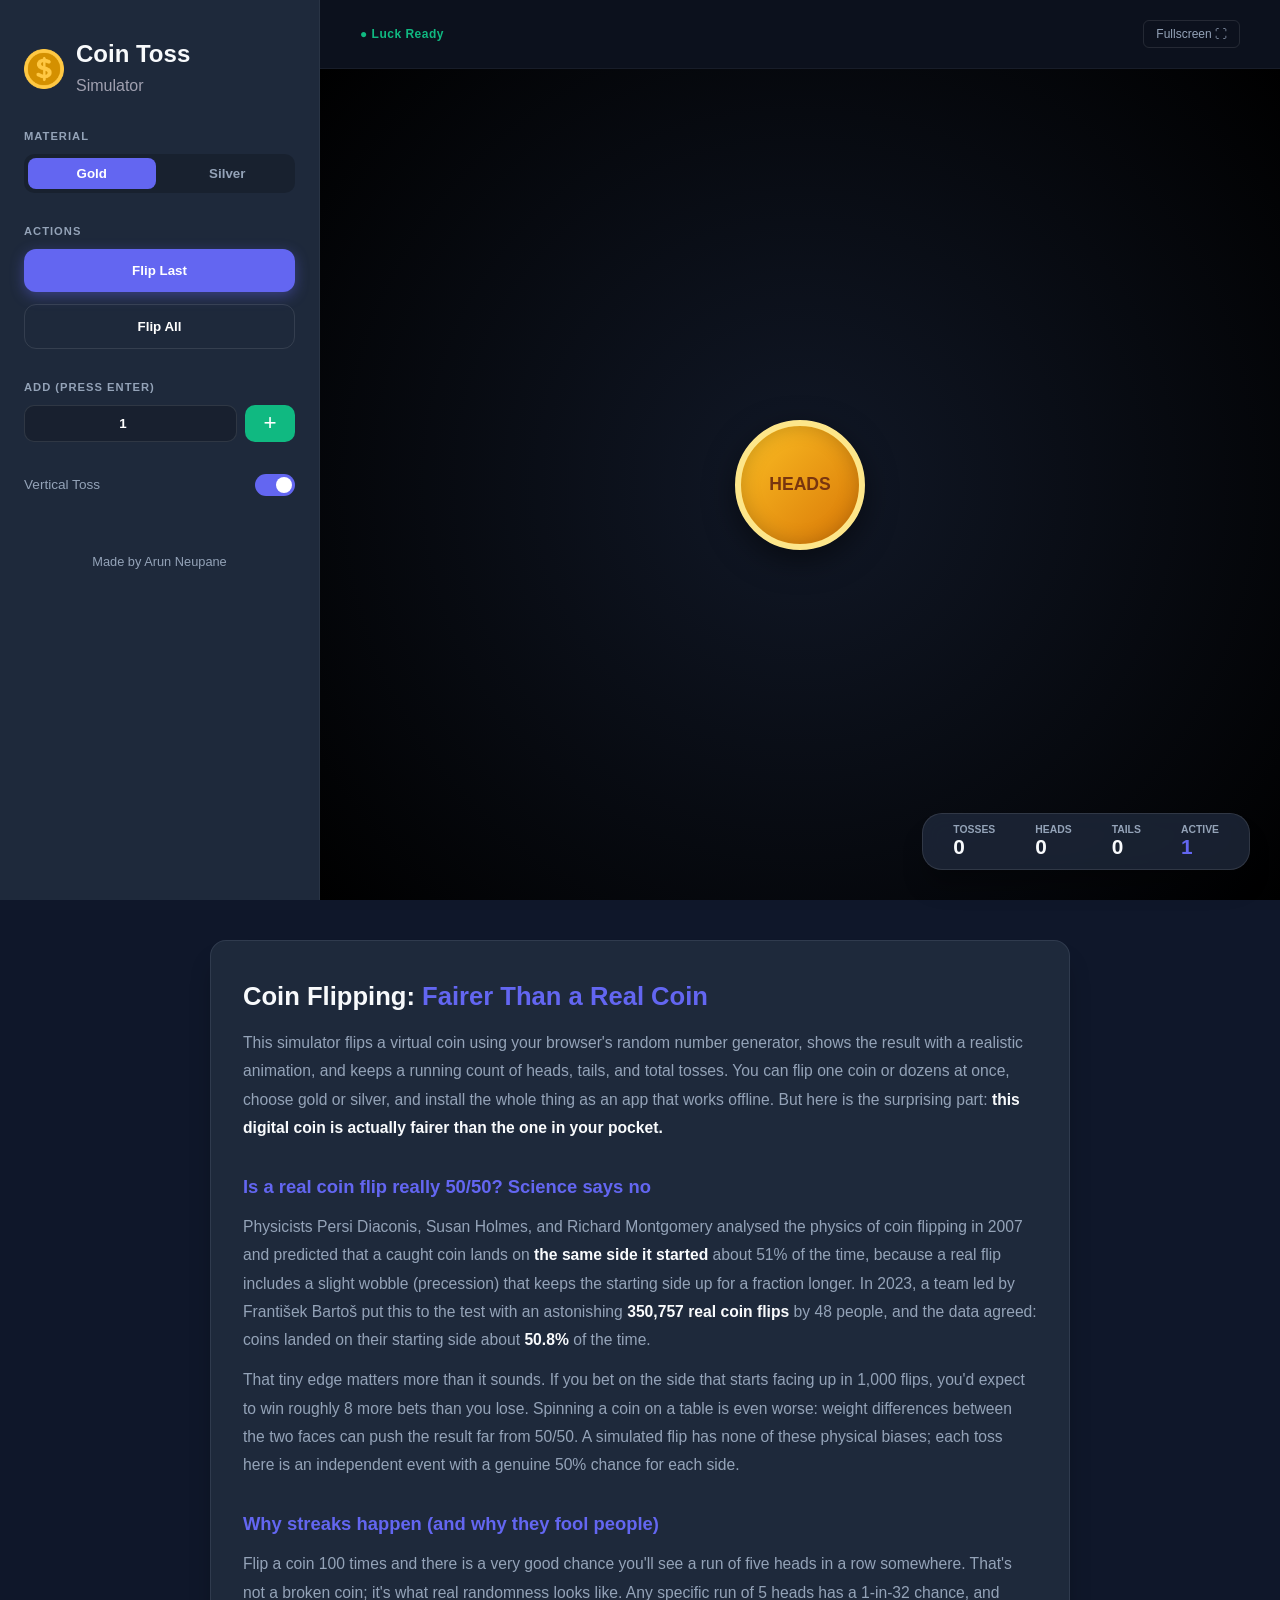
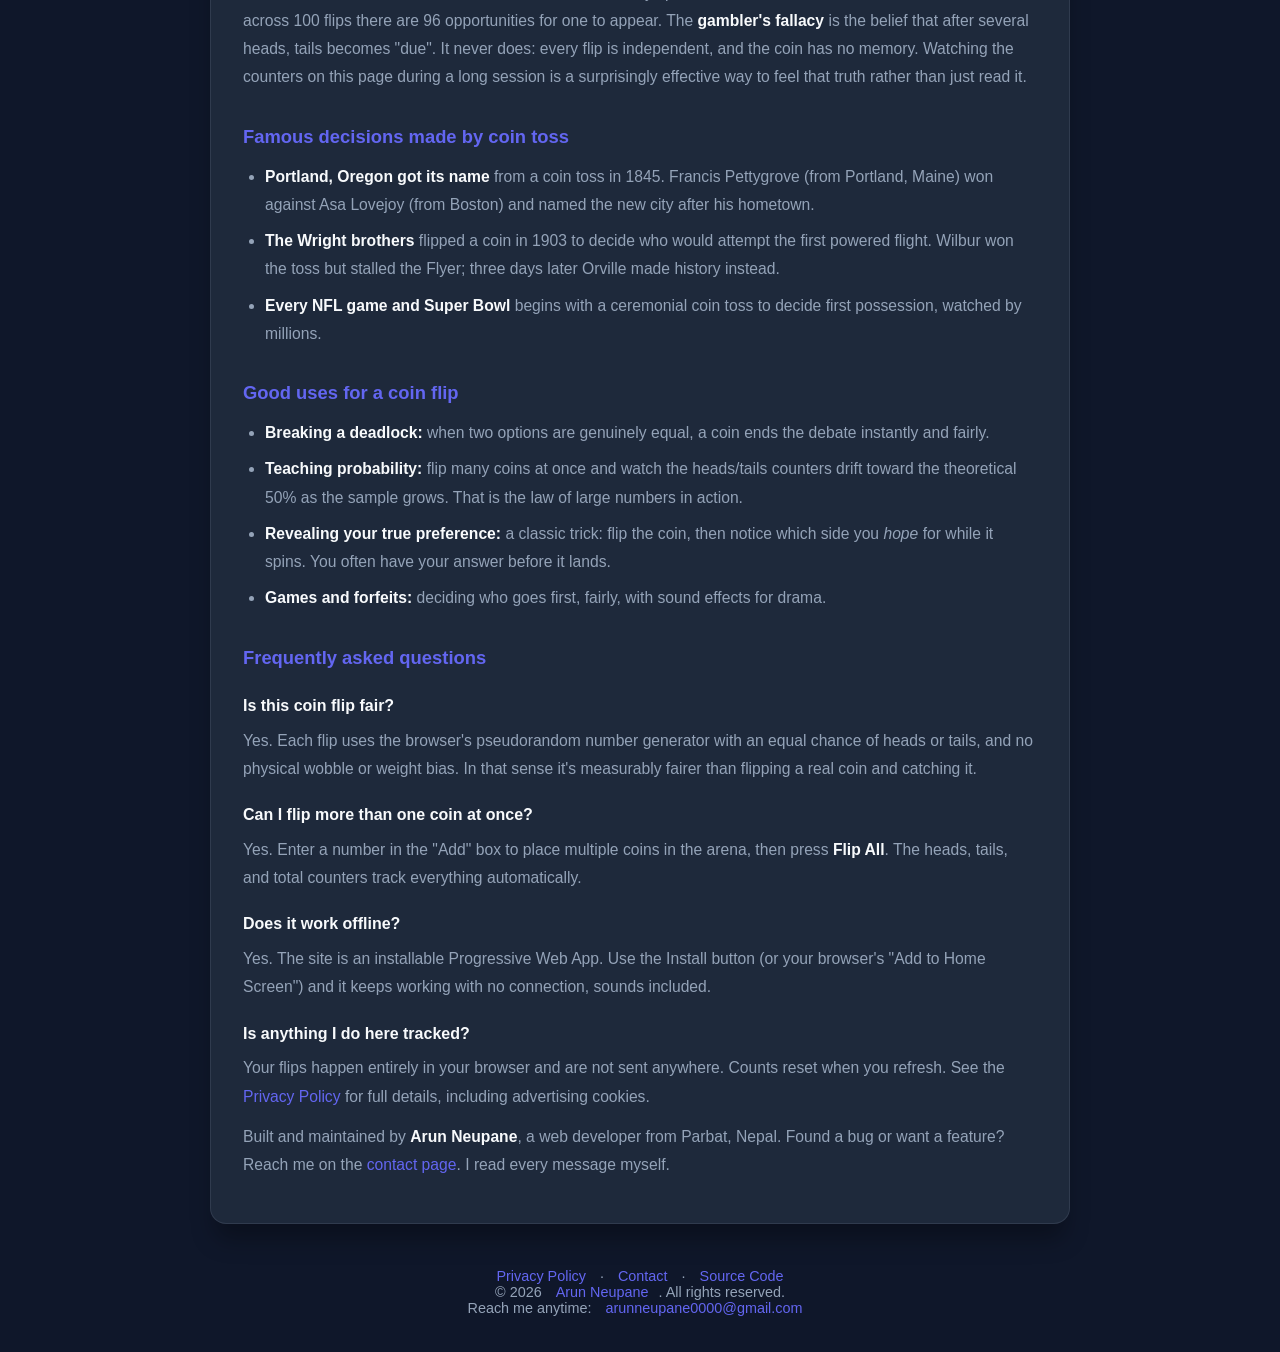
==== commit 28dc0d90: "add coin flip guide with faq and creator credit" ====
--- a/index.html
+++ b/index.html
@@ -34,7 +34,6 @@
     <meta name="twitter:description"
         content="Not sure what to do ? Flip virtual coins with realistic animations and sound effects! Track heads, tails, and totals. Perfect for decision-making, teaching probability, or just having fun.">
     <meta name="twitter:image" content="https://easyflipping.netlify.app/images/coin-flipping.png">
-    <meta name="twitter:site" content="@YourTwitterHandle">
 
     <!-- Favicon -->
     <link rel="icon" type="image/png" href="https://easyflipping.netlify.app/images/coin-flipping.png">
@@ -68,7 +67,7 @@
   },
   "image": "https://easyflipping.netlify.app/images/coin-flipping.png",
   "datePublished": "2026-01-10",
-  "dateModified": "2026-01-10",
+  "dateModified": "2026-07-22",
   "inLanguage": "en",
   "interactionStatistic": {
     "@type": "InteractionCounter",
@@ -78,6 +77,47 @@
 }
 </script>
 
+    <script type="application/ld+json">
+{
+  "@context": "https://schema.org",
+  "@type": "FAQPage",
+  "mainEntity": [
+    {
+      "@type": "Question",
+      "name": "Is this coin flip fair?",
+      "acceptedAnswer": {
+        "@type": "Answer",
+        "text": "Yes. Each flip uses the browser's pseudorandom number generator with an equal chance of heads or tails, and no physical wobble or weight bias. In that sense it is measurably fairer than flipping a real coin and catching it."
+      }
+    },
+    {
+      "@type": "Question",
+      "name": "Can I flip more than one coin at once?",
+      "acceptedAnswer": {
+        "@type": "Answer",
+        "text": "Yes. Enter a number in the Add box to place multiple coins in the arena, then press Flip All. The heads, tails, and total counters track everything automatically."
+      }
+    },
+    {
+      "@type": "Question",
+      "name": "Does it work offline?",
+      "acceptedAnswer": {
+        "@type": "Answer",
+        "text": "Yes. The site is an installable Progressive Web App. Use the Install button or your browser's Add to Home Screen option and it keeps working with no connection, sounds included."
+      }
+    },
+    {
+      "@type": "Question",
+      "name": "Is anything I do here tracked?",
+      "acceptedAnswer": {
+        "@type": "Answer",
+        "text": "Your flips happen entirely in your browser and are not sent anywhere. Counts reset when you refresh. See the privacy policy for full details, including advertising cookies."
+      }
+    }
+  ]
+}
+</script>
+
 </head>
 
 <body>
@@ -125,6 +165,10 @@
             <div class="control-group" id="installContainer" style="display: none; margin-top: 10px;">
                 <label>App</label>
                 <button id="installAppButton" class="p-btn p-btn-primary" aria-label="Install App for Offline Use" style="background: linear-gradient(135deg, #10b981 0%, #059669 100%); width: 100%;">Install App ⬇️</button>
+            </div>
+
+            <div class="creator-credit">
+                <a href="https://arunneupane.netlify.app/" target="_blank" rel="noopener" title="Visit the creator's website">Made by Arun Neupane</a>
             </div>
         </aside>
 
@@ -150,6 +194,61 @@
             <div class="stat active"><small>Active</small><strong id="totalCoinsCount" aria-label="Total Active Coins">1</strong></div>
         </footer>
     </div>
+
+    <div class="content-wrap">
+        <article class="content-card">
+            <h2>Coin Flipping: <span>Fairer Than a Real Coin</span></h2>
+            <p>This simulator flips a virtual coin using your browser's random number generator, shows the result with a realistic animation, and keeps a running count of heads, tails, and total tosses. You can flip one coin or dozens at once, choose gold or silver, and install the whole thing as an app that works offline. But here is the surprising part: <strong>this digital coin is actually fairer than the one in your pocket.</strong></p>
+
+            <h3>Is a real coin flip really 50/50? Science says no</h3>
+            <p>Physicists Persi Diaconis, Susan Holmes, and Richard Montgomery analysed the physics of coin flipping in 2007 and predicted that a caught coin lands on <strong>the same side it started</strong> about 51% of the time, because a real flip includes a slight wobble (precession) that keeps the starting side up for a fraction longer. In 2023, a team led by Franti&scaron;ek Barto&scaron; put this to the test with an astonishing <strong>350,757 real coin flips</strong> by 48 people, and the data agreed: coins landed on their starting side about <strong>50.8%</strong> of the time.</p>
+            <p>That tiny edge matters more than it sounds. If you bet on the side that starts facing up in 1,000 flips, you'd expect to win roughly 8 more bets than you lose. Spinning a coin on a table is even worse: weight differences between the two faces can push the result far from 50/50. A simulated flip has none of these physical biases; each toss here is an independent event with a genuine 50% chance for each side.</p>
+
+            <h3>Why streaks happen (and why they fool people)</h3>
+            <p>Flip a coin 100 times and there is a very good chance you'll see a run of five heads in a row somewhere. That's not a broken coin; it's what real randomness looks like. Any specific run of 5 heads has a 1-in-32 chance, and across 100 flips there are 96 opportunities for one to appear. The <strong>gambler's fallacy</strong> is the belief that after several heads, tails becomes "due". It never does: every flip is independent, and the coin has no memory. Watching the counters on this page during a long session is a surprisingly effective way to feel that truth rather than just read it.</p>
+
+            <h3>Famous decisions made by coin toss</h3>
+            <ul>
+                <li><strong>Portland, Oregon got its name</strong> from a coin toss in 1845. Francis Pettygrove (from Portland, Maine) won against Asa Lovejoy (from Boston) and named the new city after his hometown.</li>
+                <li><strong>The Wright brothers</strong> flipped a coin in 1903 to decide who would attempt the first powered flight. Wilbur won the toss but stalled the Flyer; three days later Orville made history instead.</li>
+                <li><strong>Every NFL game and Super Bowl</strong> begins with a ceremonial coin toss to decide first possession, watched by millions.</li>
+            </ul>
+
+            <h3>Good uses for a coin flip</h3>
+            <ul>
+                <li><strong>Breaking a deadlock:</strong> when two options are genuinely equal, a coin ends the debate instantly and fairly.</li>
+                <li><strong>Teaching probability:</strong> flip many coins at once and watch the heads/tails counters drift toward the theoretical 50% as the sample grows. That is the law of large numbers in action.</li>
+                <li><strong>Revealing your true preference:</strong> a classic trick: flip the coin, then notice which side you <em>hope</em> for while it spins. You often have your answer before it lands.</li>
+                <li><strong>Games and forfeits:</strong> deciding who goes first, fairly, with sound effects for drama.</li>
+            </ul>
+
+            <h3>Frequently asked questions</h3>
+            <h4>Is this coin flip fair?</h4>
+            <p>Yes. Each flip uses the browser's pseudorandom number generator with an equal chance of heads or tails, and no physical wobble or weight bias. In that sense it's measurably fairer than flipping a real coin and catching it.</p>
+
+            <h4>Can I flip more than one coin at once?</h4>
+            <p>Yes. Enter a number in the "Add" box to place multiple coins in the arena, then press <strong>Flip All</strong>. The heads, tails, and total counters track everything automatically.</p>
+
+            <h4>Does it work offline?</h4>
+            <p>Yes. The site is an installable Progressive Web App. Use the Install button (or your browser's "Add to Home Screen") and it keeps working with no connection, sounds included.</p>
+
+            <h4>Is anything I do here tracked?</h4>
+            <p>Your flips happen entirely in your browser and are not sent anywhere. Counts reset when you refresh. See the <a href="./privacy.html">Privacy Policy</a> for full details, including advertising cookies.</p>
+
+            <p>Built and maintained by <strong>Arun Neupane</strong>, a web developer from Parbat, Nepal. Found a bug or want a feature? Reach me on the <a href="./contact.html">contact page</a>. I read every message myself.</p>
+        </article>
+    </div>
+
+    <footer class="site-footer">
+        <p>
+            <a href="./privacy.html">Privacy Policy</a> &middot;
+            <a href="./contact.html">Contact</a> &middot;
+            <a href="https://github.com/arundada9000/Flip-a-Coin" target="_blank" rel="noopener">Source Code</a>
+        </p>
+        <p>&copy; <span id="year">2026</span> <a href="https://arunneupane.netlify.app/" target="_blank" rel="noopener">Arun Neupane</a>. All rights reserved.</p>
+        <p>Reach me anytime: <a href="mailto:arunneupane0000@gmail.com">arunneupane0000@gmail.com</a></p>
+    </footer>
+
     <script src="script.js"></script>
 </body>
 
--- a/styles.css
+++ b/styles.css
@@ -19,13 +19,15 @@
   font-family: "Inter", sans-serif;
   background: var(--bg);
   color: var(--text);
+  min-height: 100vh;
+  overflow-x: hidden;
+  overflow-y: auto;
+}
+
+.premium-app {
+  display: flex;
   height: 100vh;
-  overflow: hidden;
-}
-
-.premium-app {
-  display: flex;
-  height: 100vh;
+  position: relative;
 }
 
 /* Sidebar */
@@ -275,7 +277,7 @@
 
 /* Stats */
 .floating-stats {
-  position: fixed;
+  position: absolute;
   bottom: 30px;
   right: 30px;
   background: rgba(30, 41, 59, 0.8);
@@ -492,7 +494,7 @@
 /* Mobile Drawer Styles */
 .drawer-toggle {
   display: none;
-  position: fixed;
+  position: absolute;
   top: 20px;
   left: 20px;
   z-index: 3000;
@@ -535,3 +537,102 @@
   outline-offset: 10px;
   border-radius: 50%;
 }
+
+/* ---------- Guide / article content below the app ---------- */
+.content-wrap {
+  max-width: 900px;
+  margin: 0 auto;
+  padding: 40px 20px 20px;
+}
+
+.content-card {
+  background: var(--sidebar);
+  border: 1px solid rgba(148, 163, 184, 0.15);
+  border-radius: 16px;
+  padding: 32px;
+  box-shadow: var(--shadow-lg);
+  line-height: 1.8;
+}
+
+.content-card h2 {
+  font-size: 1.6rem;
+  margin-bottom: 10px;
+}
+
+.content-card h2 span {
+  color: var(--accent);
+}
+
+.content-card h3 {
+  font-size: 1.15rem;
+  color: var(--accent);
+  margin: 28px 0 10px;
+}
+
+.content-card h4 {
+  font-size: 1rem;
+  margin: 18px 0 6px;
+}
+
+.content-card p,
+.content-card li {
+  color: var(--text-dim);
+  font-size: 0.98rem;
+  margin-bottom: 12px;
+}
+
+.content-card ul,
+.content-card ol {
+  padding-left: 22px;
+  margin-bottom: 14px;
+}
+
+.content-card li {
+  margin-bottom: 8px;
+}
+
+.content-card strong {
+  color: var(--text);
+}
+
+.content-card a {
+  color: var(--accent);
+  text-decoration: none;
+}
+
+.content-card a:hover {
+  text-decoration: underline;
+}
+
+.site-footer {
+  text-align: center;
+  padding: 24px 20px 36px;
+  color: var(--text-dim);
+  font-size: 0.9rem;
+}
+
+.site-footer a {
+  color: var(--accent);
+  text-decoration: none;
+  margin: 0 10px;
+}
+
+.site-footer a:hover {
+  text-decoration: underline;
+}
+
+.creator-credit {
+  margin-top: 24px;
+  text-align: center;
+}
+
+.creator-credit a {
+  color: var(--text-dim);
+  font-size: 0.8rem;
+  text-decoration: none;
+}
+
+.creator-credit a:hover {
+  color: var(--accent);
+  text-decoration: underline;
+}
